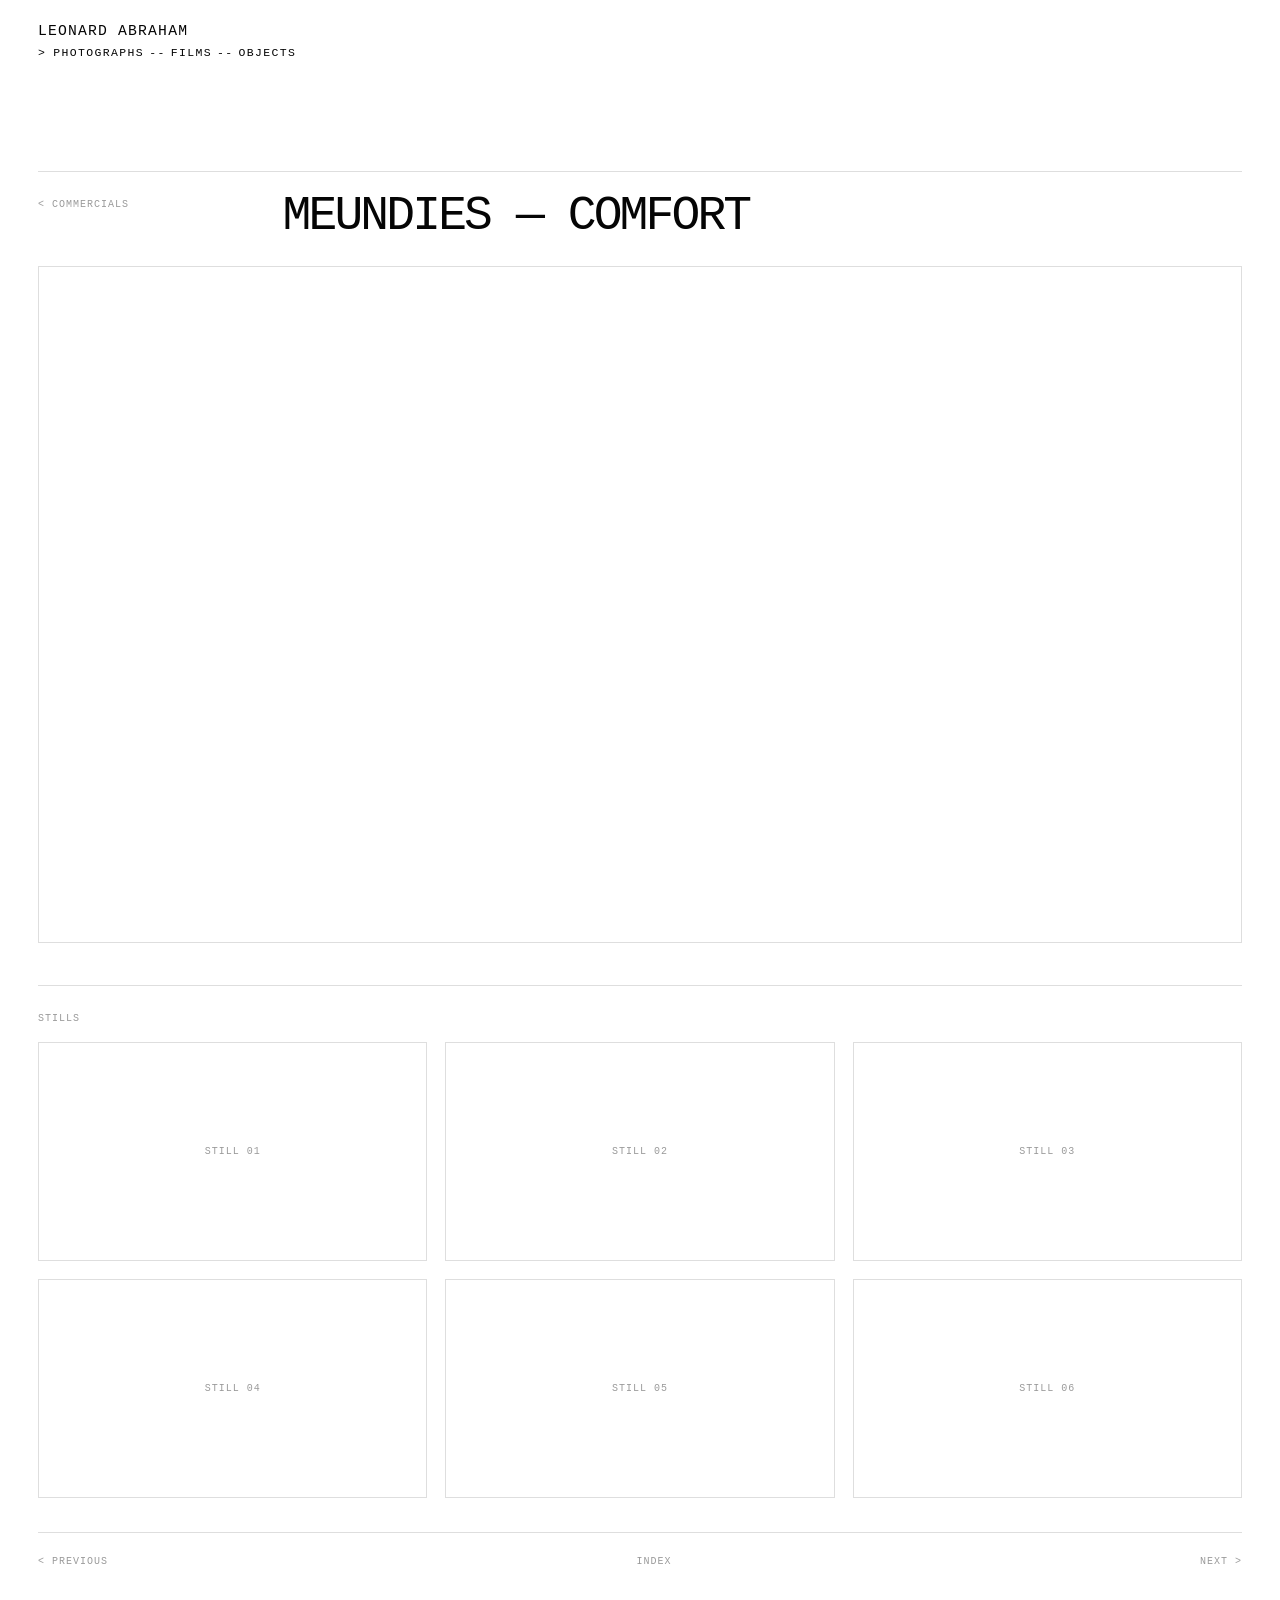
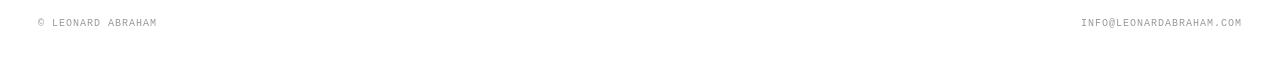
==== commercial-01.html @ cf1d0e31 "Add commercial project Meundies Comfort" ====
<!DOCTYPE html>
<html lang="en">
<head>
  <meta charset="UTF-8" />
  <meta name="viewport" content="width=device-width, initial-scale=1.0" />
  <title>Meundies — Comfort | Leonard Abraham</title>
  <meta name="description" content="Meundies — Comfort — commercial film directed by Leonard Abraham." />
  <link rel="stylesheet" href="film-work.css?v=commercials1" />
</head>
<body>
  <main class="page">
    <header class="identity" aria-label="Leonard Abraham site navigation">
      <a class="name" href="index.html">Leonard Abraham</a>
      <nav class="nav">
        <span class="nav-prompt">&gt;</span>
        <a href="index.html#photographs">Photographs</a>
        <span>--</span>
        <a href="commercials.html">Films</a>
        <span>--</span>
        <a href="index.html#objects">Objects</a>
      </nav>
    </header>

    <article class="project-page">
      <section class="project-head">
        <div><a class="back-link" href="commercials.html">&lt; Commercials</a></div>
        <div><h1 class="project-name">Meundies — Comfort</h1></div>
      </section>

      <section class="project-player">
        <div class="video">
          <iframe src="https://player.vimeo.com/video/589858641?title=0&amp;byline=0&amp;portrait=0" title="Meundies — Comfort"></iframe>
        </div>
      </section>

      <section class="stills-section">
        <div class="section-heading"><div class="section-label">Stills</div></div>
        <div class="stills-grid"><div class="still-placeholder">Still 01</div><div class="still-placeholder">Still 02</div><div class="still-placeholder">Still 03</div><div class="still-placeholder">Still 04</div><div class="still-placeholder">Still 05</div><div class="still-placeholder">Still 06</div></div>
      </section>

      <nav class="project-nav">
        <a class="back-link" href="commercial-04.html">&lt; Previous</a>
        <a class="back-link" href="commercials.html">Index</a>
        <a class="back-link" href="commercial-02.html">Next &gt;</a>
      </nav>
    </article>

    <footer class="footer">
      <span>© Leonard Abraham</span>
      <a href="mailto:info@leonardabraham.com">info@leonardabraham.com</a>
    </footer>
  </main>
</body>
</html>
---- film-work.css ----
:root {
  --bg: #ffffff;
  --ink: #050505;
  --muted: #9a9a9a;
  --line: #dedede;
  --soft: #eeeeee;
}

* {
  box-sizing: border-box;
}

html {
  scroll-behavior: smooth;
}

body {
  margin: 0;
  min-height: 100%;
  background: var(--bg);
  color: var(--ink);
  font-family: "Courier New", Courier, monospace;
  font-weight: 400;
}

a {
  color: inherit;
  text-decoration: none;
}

a:hover {
  color: var(--muted);
}

.page {
  width: 100%;
  min-height: 100vh;
  padding: 22px 38px 44px;
}

.identity {
  display: inline-grid;
  gap: 8px;
  font-size: clamp(11px, 1.15vw, 15px);
  line-height: 1.05;
  letter-spacing: 0.08em;
  text-transform: uppercase;
}

.name {
  display: block;
}

.nav {
  display: flex;
  flex-wrap: wrap;
  gap: 5px;
  align-items: center;
  font-size: 0.78em;
  line-height: 1;
  letter-spacing: 0.12em;
  white-space: nowrap;
}

.nav-prompt {
  margin-right: 2px;
}

.nav a,
.nav span {
  display: inline-block;
}

.work-page {
  max-width: 1420px;
  margin: 112px auto 0;
}

.back-link,
.section-label,
.project-title,
.footer {
  font-size: 10px;
  line-height: 1;
  letter-spacing: 0.1em;
  text-transform: uppercase;
}

.back-link,
.section-label,
.footer {
  color: var(--muted);
}

.work-head {
  display: grid;
  grid-template-columns: minmax(150px, 0.36fr) minmax(0, 1.64fr);
  gap: 34px;
  padding-top: 22px;
  border-top: 1px solid var(--line);
  margin-bottom: 28px;
}

.work-title {
  margin: 0;
  font-size: clamp(22px, 4vw, 56px);
  line-height: 0.92;
  letter-spacing: -0.07em;
  font-weight: 400;
  text-transform: uppercase;
}

.project-grid {
  display: grid;
  grid-template-columns: repeat(2, minmax(0, 1fr));
  gap: 30px 24px;
  align-items: start;
}

.project-card {
  display: block;
  min-width: 0;
}

.video {
  position: relative;
  width: 100%;
  aspect-ratio: 16 / 9;
  overflow: hidden;
  background: transparent;
  border: 1px solid var(--line);
}

.video iframe {
  position: absolute;
  inset: 0;
  display: block;
  width: 100%;
  height: 100%;
  border: 0;
  margin: 0;
  padding: 0;
}

.preview iframe {
  pointer-events: none;
}

.project-meta {
  padding: 11px 0 2px;
}

.project-title {
  color: var(--ink);
}

.project-page {
  max-width: 1420px;
  margin: 112px auto 0;
  padding-top: 22px;
  border-top: 1px solid var(--line);
}

.project-head {
  display: grid;
  grid-template-columns: minmax(150px, 0.36fr) minmax(0, 1.64fr);
  gap: 34px;
  margin-bottom: 28px;
}

.project-name {
  margin: 0;
  font-size: clamp(20px, 3.8vw, 48px);
  line-height: 0.92;
  letter-spacing: -0.06em;
  font-weight: 400;
  text-transform: uppercase;
  white-space: nowrap;
}

.project-player {
  margin-bottom: 42px;
}

.stills-section {
  border-top: 1px solid var(--line);
  padding-top: 28px;
}

.section-heading {
  margin-bottom: 18px;
}

.stills-grid {
  display: grid;
  grid-template-columns: repeat(3, minmax(0, 1fr));
  gap: 18px;
}

.still-placeholder {
  aspect-ratio: 16 / 9;
  border: 1px solid var(--line);
  background: var(--bg);
  display: flex;
  align-items: center;
  justify-content: center;
  color: var(--muted);
  font-size: 10px;
  letter-spacing: 0.1em;
  text-transform: uppercase;
}

.project-nav {
  display: flex;
  justify-content: space-between;
  gap: 18px;
  margin-top: 34px;
  padding-top: 24px;
  border-top: 1px solid var(--line);
}

.footer {
  display: flex;
  justify-content: space-between;
  gap: 20px;
  max-width: 1420px;
  margin: 52px auto 0;
  color: var(--muted);
}

@media (max-width: 900px) {
  .page {
    padding: 18px;
  }

  .work-page,
  .project-page {
    margin-top: 84px;
  }

  .work-head,
  .project-head {
    grid-template-columns: 1fr;
    gap: 18px;
  }

  .project-grid,
  .stills-grid {
    grid-template-columns: 1fr;
  }

  .project-name {
    white-space: normal;
  }
}

@media (max-width: 620px) {
  .footer,
  .project-nav {
    flex-direction: column;
    align-items: flex-start;
  }
}
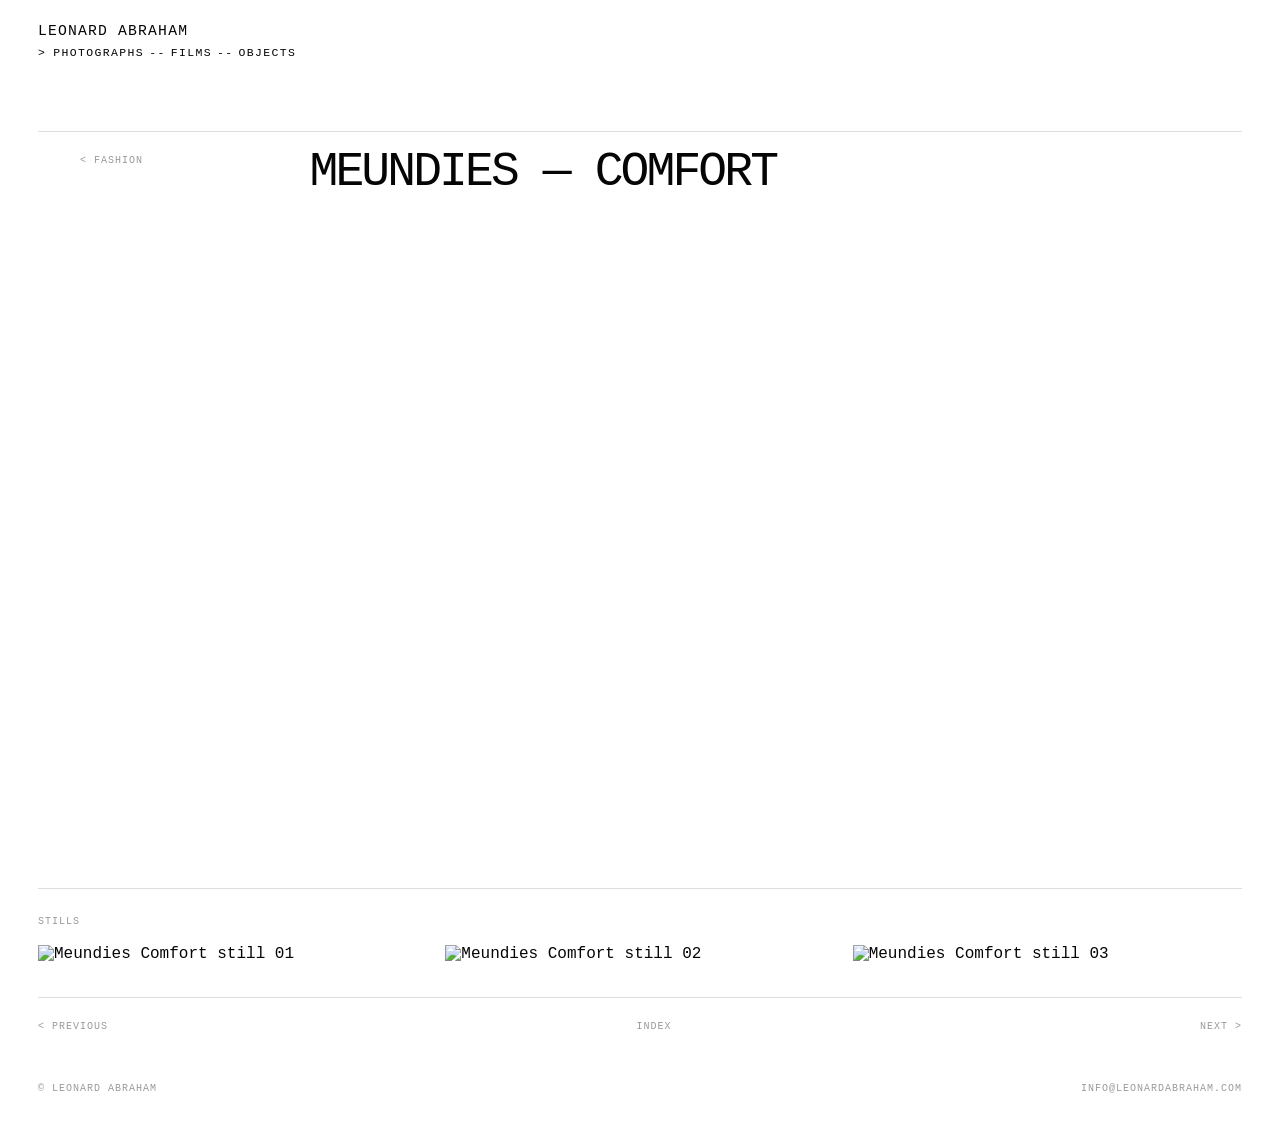
==== commit ed47b7bb: "Use Valentines-named stills for MeUndies Comfort" ====
--- a/commercial-01.html
+++ b/commercial-01.html
@@ -4,38 +4,54 @@
   <meta charset="UTF-8" />
   <meta name="viewport" content="width=device-width, initial-scale=1.0" />
   <title>Meundies — Comfort | Leonard Abraham</title>
-  <meta name="description" content="Meundies — Comfort — commercial film directed by Leonard Abraham." />
-  <link rel="stylesheet" href="film-work.css?v=commercials1" />
+  <meta name="description" content="Meundies — Comfort — fashion film directed by Leonard Abraham." />
+  <link rel="stylesheet" href="film-work.css?v=stills1" />
 </head>
 <body>
   <main class="page">
     <header class="identity" aria-label="Leonard Abraham site navigation">
       <a class="name" href="index.html">Leonard Abraham</a>
       <nav class="nav">
-        <span class="nav-prompt">&gt;</span>
-        <a href="index.html#photographs">Photographs</a>
-        <span>--</span>
-        <a href="commercials.html">Films</a>
-        <span>--</span>
-        <a href="index.html#objects">Objects</a>
+        <div class="nav-row">
+          <span class="nav-prompt">&gt;</span>
+          <a class="photographs-trigger" href="index.html#photographs">Photographs</a>
+          <span>--</span>
+          <a class="films-trigger" href="commercials.html">Films</a>
+          <span>--</span>
+          <a href="index.html#objects">Objects</a>
+        </div>
+        <div class="subnav photographs-subnav" aria-label="Photographs categories">
+          <a href="index.html#photographs-personal">Personal</a>
+          <a href="index.html#photographs-portraits">Portraits</a>
+          <a href="index.html#photographs-fashion">Fashion</a>
+        </div>
+        <div class="subnav films-subnav" aria-label="Films categories">
+          <a href="personal-films.html">Personal</a>
+          <a href="music-videos.html">Music Video</a>
+          <a href="commercials.html">Fashion</a>
+        </div>
       </nav>
     </header>
 
     <article class="project-page">
       <section class="project-head">
-        <div><a class="back-link" href="commercials.html">&lt; Commercials</a></div>
+        <div><a class="back-link" href="commercials.html">&lt; Fashion</a></div>
         <div><h1 class="project-name">Meundies — Comfort</h1></div>
       </section>
 
       <section class="project-player">
         <div class="video">
-          <iframe src="https://player.vimeo.com/video/589858641?title=0&amp;byline=0&amp;portrait=0" title="Meundies — Comfort"></iframe>
+          <iframe src="https://player.vimeo.com/video/589858641?title=0&amp;byline=0&amp;portrait=0" title="Meundies — Comfort" allow="autoplay; fullscreen; picture-in-picture" allowfullscreen></iframe>
         </div>
       </section>
 
       <section class="stills-section">
         <div class="section-heading"><div class="section-label">Stills</div></div>
-        <div class="stills-grid"><div class="still-placeholder">Still 01</div><div class="still-placeholder">Still 02</div><div class="still-placeholder">Still 03</div><div class="still-placeholder">Still 04</div><div class="still-placeholder">Still 05</div><div class="still-placeholder">Still 06</div></div>
+        <div class="stills-grid">
+          <img src="valentines-still-01.jpg" alt="Meundies Comfort still 01" loading="lazy" />
+          <img src="valentines-still-02.jpg" alt="Meundies Comfort still 02" loading="lazy" />
+          <img src="valentines-still-03.jpg" alt="Meundies Comfort still 03" loading="lazy" />
+        </div>
       </section>
 
       <nav class="project-nav">
@@ -51,4 +67,4 @@
     </footer>
   </main>
 </body>
-</html>
+</html>
--- a/film-work.css
+++ b/film-work.css
@@ -6,14 +6,8 @@
   --soft: #eeeeee;
 }
 
-* {
-  box-sizing: border-box;
-}
-
-html {
-  scroll-behavior: smooth;
-}
-
+* { box-sizing: border-box; }
+html { scroll-behavior: smooth; }
 body {
   margin: 0;
   min-height: 100%;
@@ -22,23 +16,17 @@
   font-family: "Courier New", Courier, monospace;
   font-weight: 400;
 }
-
-a {
-  color: inherit;
-  text-decoration: none;
-}
-
-a:hover {
-  color: var(--muted);
-}
+a { color: inherit; text-decoration: none; }
+a:hover { color: var(--muted); }
 
 .page {
   width: 100%;
   min-height: 100vh;
   padding: 22px 38px 44px;
 }
-
 .identity {
+  position: relative;
+  z-index: 5;
   display: inline-grid;
   gap: 8px;
   font-size: clamp(11px, 1.15vw, 15px);
@@ -46,91 +34,102 @@
   letter-spacing: 0.08em;
   text-transform: uppercase;
 }
-
-.name {
+.name { display: block; }
+.nav {
+  position: relative;
   display: block;
-}
-
-.nav {
-  display: flex;
-  flex-wrap: wrap;
-  gap: 5px;
-  align-items: center;
   font-size: 0.78em;
   line-height: 1;
   letter-spacing: 0.12em;
   white-space: nowrap;
 }
-
-.nav-prompt {
-  margin-right: 2px;
-}
-
-.nav a,
-.nav span {
-  display: inline-block;
-}
-
-.work-page {
-  max-width: 1420px;
-  margin: 112px auto 0;
-}
-
-.back-link,
-.section-label,
-.project-title,
-.footer {
+.nav-row { display: flex; gap: 5px; align-items: center; }
+.nav-prompt { display: inline-block; margin-right: 2px; }
+.nav a, .nav span { display: inline-block; }
+.subnav {
+  position: absolute;
+  left: 2.65ch;
+  top: 0.7em;
+  z-index: 10;
+  display: grid;
+  gap: 5px;
+  min-width: 34ch;
+  padding: 20px 170px 34px 0;
+  white-space: nowrap;
+  opacity: 0;
+  visibility: hidden;
+  pointer-events: auto;
+  font-size: 0.88em;
+  line-height: 1;
+  letter-spacing: 0.1em;
+  transition: none;
+}
+.subnav a::before { content: ">"; display: inline-block; margin-right: 6px; }
+.nav:has(.photographs-trigger:hover) .photographs-subnav,
+.nav:has(.photographs-trigger:focus-visible) .photographs-subnav,
+.nav:has(.photographs-subnav:hover) .photographs-subnav,
+.nav:has(.photographs-subnav:focus-within) .photographs-subnav,
+.nav:has(.films-trigger:hover) .films-subnav,
+.nav:has(.films-trigger:focus-visible) .films-subnav,
+.nav:has(.films-subnav:hover) .films-subnav,
+.nav:has(.films-subnav:focus-within) .films-subnav {
+  opacity: 1;
+  visibility: visible;
+}
+
+.work-page { width: 100%; max-width: none; margin: 92px 0 0; }
+.back-link, .section-label, .project-title, .footer {
   font-size: 10px;
   line-height: 1;
   letter-spacing: 0.1em;
   text-transform: uppercase;
 }
-
-.back-link,
-.section-label,
-.footer {
-  color: var(--muted);
-}
-
-.work-head {
-  display: grid;
-  grid-template-columns: minmax(150px, 0.36fr) minmax(0, 1.64fr);
-  gap: 34px;
-  padding-top: 22px;
-  border-top: 1px solid var(--line);
-  margin-bottom: 28px;
-}
-
+.back-link, .section-label, .footer { color: var(--muted); }
+.work-head { display: block; margin-bottom: 28px; }
 .work-title {
   margin: 0;
-  font-size: clamp(22px, 4vw, 56px);
-  line-height: 0.92;
-  letter-spacing: -0.07em;
+  font-size: clamp(11px, 1.15vw, 15px);
+  line-height: 1.05;
+  letter-spacing: 0.08em;
   font-weight: 400;
   text-transform: uppercase;
 }
-
 .project-grid {
   display: grid;
   grid-template-columns: repeat(2, minmax(0, 1fr));
   gap: 30px 24px;
   align-items: start;
 }
-
-.project-card {
-  display: block;
-  min-width: 0;
-}
-
-.video {
+.single-video-grid { grid-template-columns: minmax(0, 1fr); max-width: 980px; }
+.centered-project-grid {
+  grid-template-columns: minmax(0, 1fr);
+  width: min(48vw, 680px);
+  margin: 0 auto;
+}
+.project-card { display: block; min-width: 0; }
+.project-cover {
   position: relative;
   width: 100%;
   aspect-ratio: 16 / 9;
   overflow: hidden;
   background: transparent;
-  border: 1px solid var(--line);
-}
-
+  border: 0;
+}
+.project-cover img { display: block; width: 100%; height: 100%; object-fit: cover; }
+.project-card:nth-child(2) .project-cover img { transform: scale(1.18); transform-origin: center; }
+.project-card:hover .project-cover img { opacity: 0.88; }
+.project-meta { padding: 11px 0 2px; }
+.project-title { color: var(--ink); }
+
+.video {
+  position: relative;
+  width: 100%;
+  aspect-ratio: 16 / 9;
+  overflow: hidden;
+  background: transparent;
+  border: 0;
+}
+.single-video-grid .video { aspect-ratio: 4 / 3; }
 .video iframe {
   position: absolute;
   inset: 0;
@@ -141,33 +140,22 @@
   margin: 0;
   padding: 0;
 }
-
-.preview iframe {
-  pointer-events: none;
-}
-
-.project-meta {
-  padding: 11px 0 2px;
-}
-
-.project-title {
-  color: var(--ink);
-}
+.preview iframe { pointer-events: none; }
 
 .project-page {
+  width: 100%;
   max-width: 1420px;
-  margin: 112px auto 0;
-  padding-top: 22px;
+  margin: 72px auto 0;
+  padding-top: 18px;
   border-top: 1px solid var(--line);
 }
-
 .project-head {
   display: grid;
   grid-template-columns: minmax(150px, 0.36fr) minmax(0, 1.64fr);
   gap: 34px;
-  margin-bottom: 28px;
-}
-
+  width: min(100%, 1120px);
+  margin: 0 auto 22px;
+}
 .project-name {
   margin: 0;
   font-size: clamp(20px, 3.8vw, 48px);
@@ -177,26 +165,18 @@
   text-transform: uppercase;
   white-space: nowrap;
 }
-
 .project-player {
-  margin-bottom: 42px;
-}
-
-.stills-section {
-  border-top: 1px solid var(--line);
-  padding-top: 28px;
-}
-
-.section-heading {
-  margin-bottom: 18px;
-}
-
+  width: min(100%, 1120px, calc((100vh - 255px) * 1.7778));
+  min-width: 640px;
+  margin: 0 auto 42px;
+}
+.stills-section { border-top: 1px solid var(--line); padding-top: 28px; }
+.section-heading { margin-bottom: 18px; }
 .stills-grid {
   display: grid;
   grid-template-columns: repeat(3, minmax(0, 1fr));
   gap: 18px;
 }
-
 .still-placeholder {
   aspect-ratio: 16 / 9;
   border: 1px solid var(--line);
@@ -209,7 +189,6 @@
   letter-spacing: 0.1em;
   text-transform: uppercase;
 }
-
 .project-nav {
   display: flex;
   justify-content: space-between;
@@ -218,7 +197,6 @@
   padding-top: 24px;
   border-top: 1px solid var(--line);
 }
-
 .footer {
   display: flex;
   justify-content: space-between;
@@ -229,35 +207,23 @@
 }
 
 @media (max-width: 900px) {
-  .page {
-    padding: 18px;
+  .page { padding: 18px; }
+  .work-page, .project-page { margin-top: 84px; }
+  .project-head { grid-template-columns: 1fr; gap: 18px; }
+  .project-grid, .stills-grid { grid-template-columns: 1fr; }
+  .centered-project-grid { width: min(100%, 620px); }
+  .project-name { white-space: normal; }
+  .project-player { width: min(100%, 900px); min-width: 0; }
+}
+
+@media (max-width: 620px) {
+  .nav-row { gap: 4px; }
+  .subnav {
+    left: 2.65ch;
+    gap: 5px;
+    min-width: 32ch;
+    padding: 20px 120px 34px 0;
+    font-size: 0.86em;
   }
-
-  .work-page,
-  .project-page {
-    margin-top: 84px;
-  }
-
-  .work-head,
-  .project-head {
-    grid-template-columns: 1fr;
-    gap: 18px;
-  }
-
-  .project-grid,
-  .stills-grid {
-    grid-template-columns: 1fr;
-  }
-
-  .project-name {
-    white-space: normal;
-  }
-}
-
-@media (max-width: 620px) {
-  .footer,
-  .project-nav {
-    flex-direction: column;
-    align-items: flex-start;
-  }
-}
+  .footer, .project-nav { flex-direction: column; align-items: flex-start; }
+}
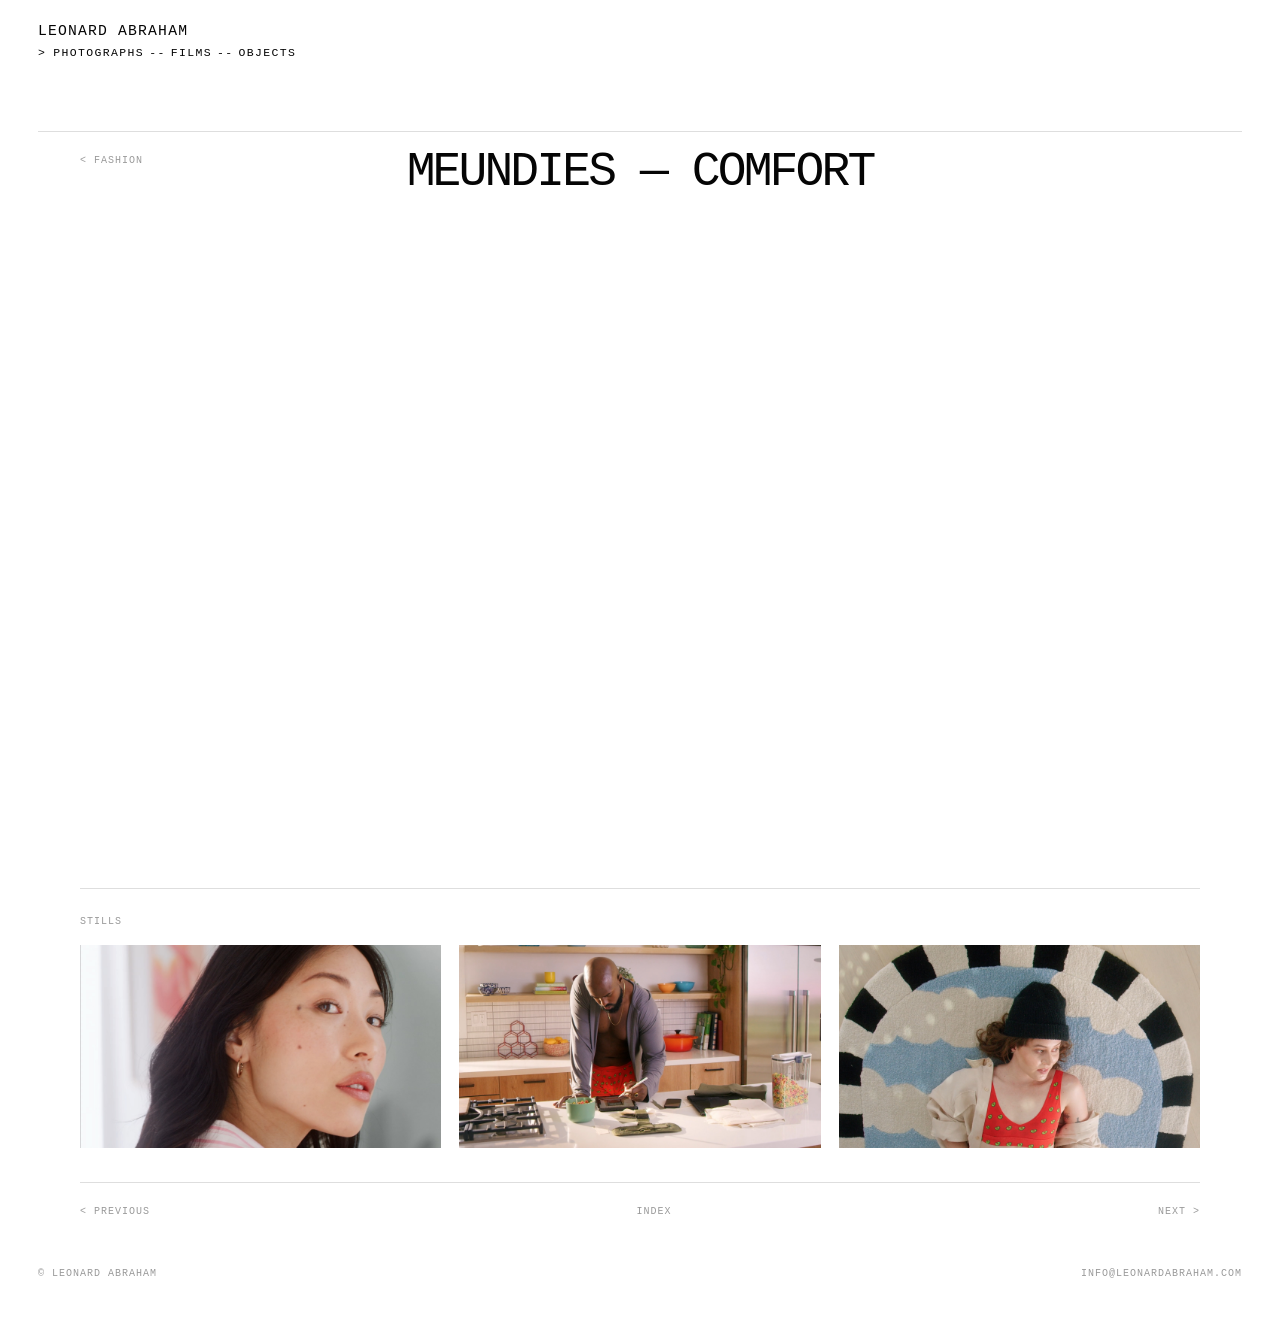
==== commit 640d38af: "Reorder Meundies Comfort stills" ====
--- a/commercial-01.html
+++ b/commercial-01.html
@@ -48,8 +48,8 @@
       <section class="stills-section">
         <div class="section-heading"><div class="section-label">Stills</div></div>
         <div class="stills-grid">
+          <img src="valentines-still-02.jpg" alt="Meundies Comfort still 02" loading="lazy" />
           <img src="valentines-still-01.jpg" alt="Meundies Comfort still 01" loading="lazy" />
-          <img src="valentines-still-02.jpg" alt="Meundies Comfort still 02" loading="lazy" />
           <img src="valentines-still-03.jpg" alt="Meundies Comfort still 03" loading="lazy" />
         </div>
       </section>
--- a/film-work.css
+++ b/film-work.css
@@ -151,10 +151,15 @@
 }
 .project-head {
   display: grid;
-  grid-template-columns: minmax(150px, 0.36fr) minmax(0, 1.64fr);
+  grid-template-columns: 1fr auto 1fr;
+  align-items: start;
   gap: 34px;
   width: min(100%, 1120px);
   margin: 0 auto 22px;
+}
+.project-head > div:nth-child(2) {
+  grid-column: 2;
+  text-align: center;
 }
 .project-name {
   margin: 0;
@@ -163,6 +168,7 @@
   letter-spacing: -0.06em;
   font-weight: 400;
   text-transform: uppercase;
+  text-align: center;
   white-space: nowrap;
 }
 .project-player {
@@ -170,13 +176,32 @@
   min-width: 640px;
   margin: 0 auto 42px;
 }
-.stills-section { border-top: 1px solid var(--line); padding-top: 28px; }
+.stills-section {
+  width: min(100%, 1120px);
+  margin: 0 auto;
+  border-top: 1px solid var(--line);
+  padding-top: 28px;
+}
 .section-heading { margin-bottom: 18px; }
 .stills-grid {
   display: grid;
   grid-template-columns: repeat(3, minmax(0, 1fr));
   gap: 18px;
-}
+  align-items: start;
+}
+.stills-grid img {
+  display: block;
+  width: 100%;
+  height: auto;
+  aspect-ratio: 16 / 9;
+  object-fit: cover;
+  overflow: hidden;
+}
+.stills-grid.single-still {
+  grid-template-columns: minmax(0, 720px);
+  justify-content: center;
+}
+.stills-grid.single-still img { aspect-ratio: 1 / 1; }
 .still-placeholder {
   aspect-ratio: 16 / 9;
   border: 1px solid var(--line);
@@ -193,7 +218,8 @@
   display: flex;
   justify-content: space-between;
   gap: 18px;
-  margin-top: 34px;
+  width: min(100%, 1120px);
+  margin: 34px auto 0;
   padding-top: 24px;
   border-top: 1px solid var(--line);
 }
@@ -210,7 +236,9 @@
   .page { padding: 18px; }
   .work-page, .project-page { margin-top: 84px; }
   .project-head { grid-template-columns: 1fr; gap: 18px; }
+  .project-head > div:nth-child(2) { grid-column: 1; }
   .project-grid, .stills-grid { grid-template-columns: 1fr; }
+  .stills-grid.single-still { grid-template-columns: minmax(0, 620px); }
   .centered-project-grid { width: min(100%, 620px); }
   .project-name { white-space: normal; }
   .project-player { width: min(100%, 900px); min-width: 0; }
